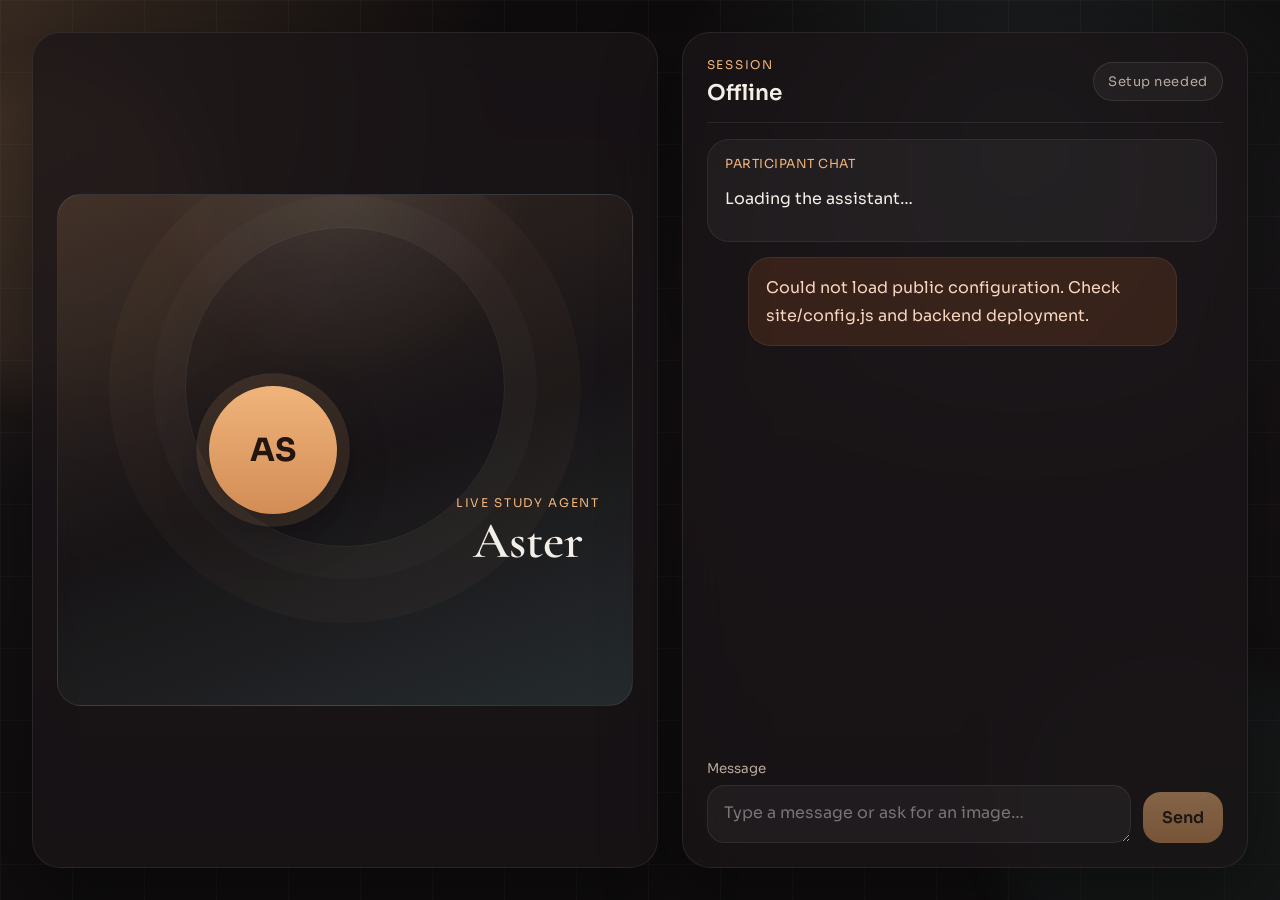
==== site/index.html @ 0b91bb3b "Fix follow-up photos and timed survey handoff" ====
<!DOCTYPE html>
<html lang="en">
<head>
  <meta charset="UTF-8">
  <meta name="viewport" content="width=device-width, initial-scale=1.0">
  <title>Participant Chat Lab</title>
  <link rel="preconnect" href="https://fonts.googleapis.com">
  <link rel="preconnect" href="https://fonts.gstatic.com" crossorigin>
  <link href="https://fonts.googleapis.com/css2?family=Cormorant+Garamond:wght@500;600;700&family=Sora:wght@400;500;600;700&display=swap" rel="stylesheet">
  <link rel="stylesheet" href="./styles.css?v=7">
</head>
<body>
  <div class="page-shell">
    <div class="ambient ambient-left"></div>
    <div class="ambient ambient-right"></div>

    <main class="layout">
      <section class="hero-panel glass-panel">
        <div class="portrait-card portrait-card-minimal">
          <div class="portrait-orbit"></div>
          <div class="portrait-core" id="avatar-label">AS</div>
          <div class="portrait-copy">
            <p class="eyebrow">Live Study Agent</p>
            <h1 id="bot-name">Aster</h1>
          </div>
        </div>
      </section>

      <section class="chat-panel glass-panel">
        <div class="chat-topbar">
          <div>
            <p class="eyebrow">Session</p>
            <h3 id="chat-title">Connecting…</h3>
          </div>
          <div class="session-meta">
            <span class="status-dot"></span>
            <span id="turn-status">Waiting</span>
          </div>
        </div>

        <div class="chat-stream" id="chat-stream">
          <div class="system-card">
            <p class="system-card-title">Participant Chat</p>
            <p id="welcome-copy">Loading the assistant…</p>
          </div>
        </div>

        <div class="composer-shell">
          <label class="composer-label" for="message-input">Message</label>
          <div class="composer">
            <textarea id="message-input" rows="1" placeholder="Type a message or ask for an image…" disabled></textarea>
            <button id="send-button" type="button" disabled>Send</button>
          </div>
        </div>
      </section>
    </main>
  </div>

  <script src="./config.js?v=7"></script>
  <script src="./app.js?v=7"></script>
</body>
</html>
---- site/styles.css ----
:root {
  --bg: #120f11;
  --bg-soft: #1c1618;
  --panel: rgba(27, 22, 24, 0.72);
  --panel-strong: rgba(21, 17, 19, 0.9);
  --line: rgba(255, 255, 255, 0.08);
  --text: #f4eee8;
  --muted: #b7a89b;
  --accent: #f0b47a;
  --accent-soft: rgba(240, 180, 122, 0.18);
  --shadow: 0 24px 80px rgba(0, 0, 0, 0.4);
}

* {
  box-sizing: border-box;
}

html,
body {
  margin: 0;
  min-height: 100%;
}

body {
  background:
    radial-gradient(circle at top left, rgba(240, 180, 122, 0.18), transparent 32%),
    radial-gradient(circle at 80% 15%, rgba(111, 163, 160, 0.14), transparent 28%),
    linear-gradient(180deg, #0f0c0d 0%, #161214 42%, #0f0d0e 100%);
  color: var(--text);
  font-family: "Sora", sans-serif;
}

body::before {
  content: "";
  position: fixed;
  inset: 0;
  pointer-events: none;
  opacity: 0.06;
  background-image:
    linear-gradient(rgba(255, 255, 255, 0.5) 1px, transparent 1px),
    linear-gradient(90deg, rgba(255, 255, 255, 0.5) 1px, transparent 1px);
  background-size: 72px 72px;
}

.page-shell {
  position: relative;
  min-height: 100vh;
  overflow: hidden;
}

.ambient {
  position: absolute;
  border-radius: 999px;
  filter: blur(24px);
  opacity: 0.32;
}

.ambient-left {
  width: 20rem;
  height: 20rem;
  top: 8%;
  left: -6rem;
  background: rgba(240, 180, 122, 0.28);
}

.ambient-right {
  width: 22rem;
  height: 22rem;
  bottom: -6rem;
  right: -4rem;
  background: rgba(120, 193, 188, 0.16);
}

.layout,
.admin-layout {
  position: relative;
  z-index: 1;
  display: grid;
  gap: 1.5rem;
  max-width: 1380px;
  margin: 0 auto;
  padding: 2rem;
}

.layout {
  min-height: 100vh;
  grid-template-columns: 1.05fr 0.95fr;
  align-items: stretch;
}

.admin-layout {
  min-height: 100vh;
  grid-template-columns: 0.85fr 1.15fr;
  align-items: start;
}

.glass-panel {
  background: var(--panel);
  border: 1px solid var(--line);
  box-shadow: var(--shadow);
  backdrop-filter: blur(22px);
  border-radius: 28px;
}

.hero-panel,
.chat-panel,
.admin-intro,
.admin-form-card {
  padding: 1.5rem;
}

.hero-panel {
  display: flex;
  flex-direction: column;
  justify-content: center;
  min-height: 42rem;
}

.hero-topline,
.chat-topbar,
.admin-actions,
.admin-token-row {
  display: flex;
  align-items: center;
  justify-content: space-between;
  gap: 1rem;
}

.badge,
.session-meta,
.ghost-link,
.starter-chip,
.system-card-title {
  letter-spacing: 0.04em;
}

.badge,
.session-meta,
.starter-chip {
  border: 1px solid rgba(255, 255, 255, 0.09);
  background: rgba(255, 255, 255, 0.04);
}

.badge {
  display: inline-flex;
  padding: 0.5rem 0.9rem;
  border-radius: 999px;
  font-size: 0.78rem;
  color: var(--muted);
}

.ghost-link {
  color: var(--text);
  text-decoration: none;
  font-size: 0.92rem;
  opacity: 0.88;
}

.portrait-card {
  position: relative;
  overflow: hidden;
  min-height: 22rem;
  border-radius: 24px;
  padding: 2rem;
  background:
    radial-gradient(circle at top, rgba(255, 255, 255, 0.08), transparent 32%),
    linear-gradient(160deg, rgba(240, 180, 122, 0.15), rgba(23, 23, 27, 0.1) 52%, rgba(100, 160, 157, 0.18));
  border: 1px solid rgba(255, 255, 255, 0.08);
}

.portrait-card-minimal {
  min-height: 32rem;
  display: flex;
  align-items: center;
  justify-content: center;
}

.portrait-orbit {
  position: absolute;
  width: 20rem;
  height: 20rem;
  inset: 2rem auto auto 50%;
  transform: translateX(-50%);
  border-radius: 50%;
  border: 1px solid rgba(255, 255, 255, 0.08);
  box-shadow:
    0 0 0 2rem rgba(255, 255, 255, 0.02),
    0 0 0 4.75rem rgba(240, 180, 122, 0.03);
}

.portrait-core {
  position: relative;
  width: 8rem;
  height: 8rem;
  margin: 0 auto;
  display: grid;
  place-items: center;
  border-radius: 50%;
  background: linear-gradient(180deg, var(--accent), #d28d55);
  color: #23160f;
  font-size: 2rem;
  font-weight: 700;
  box-shadow:
    0 0 0 0.8rem rgba(240, 180, 122, 0.12),
    0 1rem 3rem rgba(0, 0, 0, 0.35);
}

.portrait-copy {
  position: relative;
  margin-top: 8rem;
  text-align: center;
}

.portrait-card-minimal .portrait-copy {
  margin-top: 10rem;
}

.hero-topline-minimal {
  justify-content: flex-end;
  margin-bottom: 1.25rem;
}

.eyebrow {
  margin: 0 0 0.45rem;
  color: var(--accent);
  text-transform: uppercase;
  font-size: 0.75rem;
  letter-spacing: 0.14em;
}

h1,
h2,
h3 {
  margin: 0;
}

h1,
.admin-intro h1 {
  font-family: "Cormorant Garamond", serif;
  font-size: clamp(2.7rem, 4vw, 4.8rem);
  line-height: 0.92;
  font-weight: 600;
}

.headline,
.admin-copy,
.research-note {
  color: var(--muted);
  line-height: 1.7;
}

.chat-panel {
  display: grid;
  grid-template-rows: auto 1fr auto;
  gap: 1rem;
  min-height: 42rem;
}

.chat-topbar {
  padding-bottom: 1rem;
  border-bottom: 1px solid var(--line);
}

.chat-topbar h3 {
  font-size: 1.35rem;
  font-weight: 600;
}

.session-meta {
  padding: 0.65rem 0.9rem;
  border-radius: 999px;
  color: var(--muted);
  font-size: 0.82rem;
}

.status-dot {
  width: 0.6rem;
  height: 0.6rem;
  border-radius: 50%;
  background: var(--accent);
  box-shadow: 0 0 14px var(--accent);
}

.chat-stream {
  display: flex;
  flex-direction: column;
  gap: 0.95rem;
  padding-right: 0.35rem;
  overflow-y: auto;
  min-height: 18rem;
}

.system-card,
.bubble {
  border: 1px solid rgba(255, 255, 255, 0.07);
  border-radius: 22px;
}

.system-card {
  padding: 1rem 1.1rem;
  background: rgba(255, 255, 255, 0.04);
}

.system-card-title {
  margin: 0 0 0.45rem;
  color: var(--accent);
  font-size: 0.78rem;
  text-transform: uppercase;
}

.bubble {
  max-width: 84%;
  padding: 1rem 1.1rem;
  line-height: 1.7;
}

.bubble p {
  margin: 0;
  white-space: pre-wrap;
}

.bubble.user {
  align-self: flex-end;
  background: linear-gradient(180deg, rgba(240, 180, 122, 0.24), rgba(240, 180, 122, 0.14));
}

.bubble.assistant {
  align-self: flex-start;
  background: rgba(255, 255, 255, 0.04);
}

.bubble.system {
  align-self: center;
  color: #f7d6c1;
  background: rgba(162, 81, 38, 0.22);
}

.generated-image {
  display: block;
  width: 100%;
  margin-top: 0.9rem;
  border-radius: 18px;
  border: 1px solid rgba(255, 255, 255, 0.08);
  background: #f4efe8;
  min-height: 16rem;
  object-fit: cover;
}

.image-open-link,
.image-error-note {
  display: inline-block;
  margin-top: 0.75rem;
  font-size: 0.88rem;
}

.image-open-link {
  color: var(--accent);
  text-decoration: none;
}

.image-error-note {
  color: #f7d6c1;
}

.bubble-actions {
  display: flex;
  flex-wrap: wrap;
  gap: 0.65rem;
  margin-top: 0.95rem;
}

.bubble-button,
.bubble-link {
  display: inline-flex;
  align-items: center;
  justify-content: center;
  min-height: 2.8rem;
  border-radius: 999px;
  padding: 0.75rem 1rem;
  font-size: 0.92rem;
  font-weight: 600;
  text-decoration: none;
}

.bubble-button {
  border: none;
}

.bubble-link {
  background: linear-gradient(180deg, var(--accent), #d89359);
  color: #23160f;
}

.bubble-button.secondary,
.bubble-link.secondary {
  background: rgba(255, 255, 255, 0.05);
  color: var(--text);
  border: 1px solid rgba(255, 255, 255, 0.08);
}

.composer-shell {
  padding-top: 0.35rem;
}

.composer-label {
  display: block;
  color: var(--muted);
  font-size: 0.84rem;
  margin-bottom: 0.55rem;
}

.composer {
  display: grid;
  grid-template-columns: 1fr auto;
  gap: 0.75rem;
  align-items: end;
}

textarea,
input {
  width: 100%;
  border: 1px solid rgba(255, 255, 255, 0.08);
  border-radius: 18px;
  background: rgba(255, 255, 255, 0.04);
  color: var(--text);
  padding: 0.95rem 1rem;
  font: inherit;
}

textarea {
  resize: vertical;
  min-height: 3.6rem;
  max-height: 16rem;
}

button {
  border: none;
  border-radius: 18px;
  padding: 0.95rem 1.2rem;
  cursor: pointer;
  font: inherit;
  font-weight: 600;
  color: #23160f;
  background: linear-gradient(180deg, var(--accent), #d89359);
}

button:disabled {
  opacity: 0.5;
  cursor: not-allowed;
}

.admin-body .page-shell {
  padding: 0;
}

.admin-intro,
.admin-form-card {
  align-self: start;
}

.admin-token-row {
  margin-top: 1.5rem;
  align-items: end;
}

.admin-token-row label {
  min-width: 6rem;
  color: var(--muted);
  font-size: 0.92rem;
}

.admin-status {
  margin: 1rem 0 0;
  color: var(--muted);
}

.admin-form {
  display: flex;
  flex-direction: column;
  gap: 1.25rem;
}

.form-grid {
  display: grid;
  grid-template-columns: repeat(2, minmax(0, 1fr));
  gap: 1rem;
}

.form-grid label {
  display: flex;
  flex-direction: column;
  gap: 0.5rem;
  color: var(--muted);
  font-size: 0.92rem;
}

.full-span {
  grid-column: 1 / -1;
}

.checkbox-row {
  flex-direction: row;
  align-items: center;
  gap: 0.75rem;
}

.checkbox-row input {
  width: auto;
}

@media (max-width: 1080px) {
  .layout,
  .admin-layout {
    grid-template-columns: 1fr;
  }
}

@media (max-width: 720px) {
  .layout,
  .admin-layout {
    padding: 1rem;
  }

  .hero-panel,
  .chat-panel,
  .admin-intro,
  .admin-form-card {
    padding: 1rem;
    border-radius: 22px;
  }

  .portrait-card {
    min-height: 18rem;
    padding: 1.5rem;
  }

  .portrait-copy {
    margin-top: 6rem;
  }

  .portrait-card-minimal {
    min-height: 24rem;
  }

  .portrait-card-minimal .portrait-copy {
    margin-top: 7rem;
  }

  .chat-panel {
    min-height: 36rem;
  }

  .composer {
    grid-template-columns: 1fr;
  }

  .hero-topline,
  .chat-topbar,
  .admin-token-row,
  .admin-actions {
    flex-direction: column;
    align-items: stretch;
  }

  .form-grid {
    grid-template-columns: 1fr;
  }

  .bubble {
    max-width: 100%;
  }

  .bubble-actions {
    flex-direction: column;
  }
}
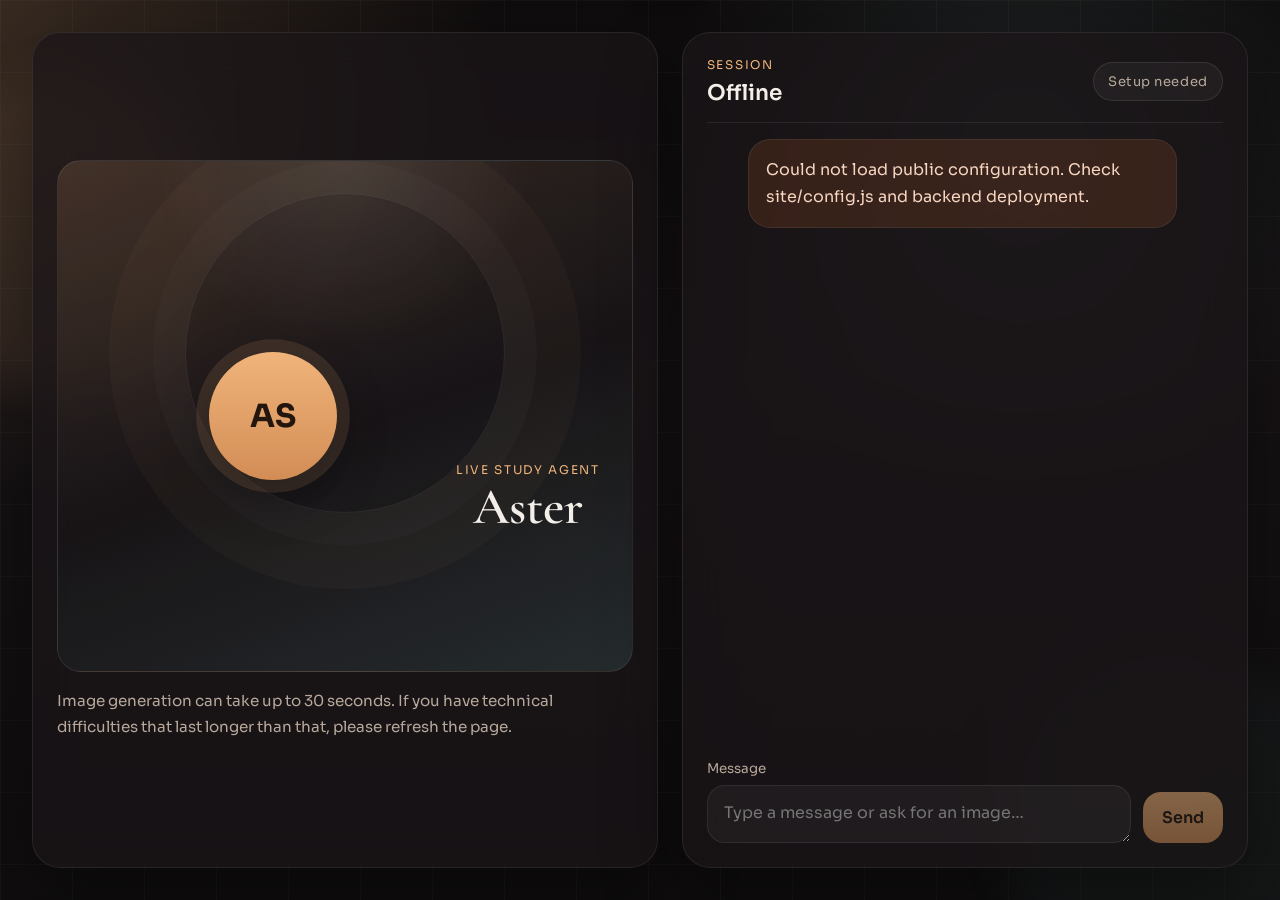
==== commit 92ad96ea: "Refine chat intro and repeat image prompts" ====
--- a/site/index.html
+++ b/site/index.html
@@ -7,7 +7,7 @@
   <link rel="preconnect" href="https://fonts.googleapis.com">
   <link rel="preconnect" href="https://fonts.gstatic.com" crossorigin>
   <link href="https://fonts.googleapis.com/css2?family=Cormorant+Garamond:wght@500;600;700&family=Sora:wght@400;500;600;700&display=swap" rel="stylesheet">
-  <link rel="stylesheet" href="./styles.css?v=7">
+  <link rel="stylesheet" href="./styles.css?v=9">
 </head>
 <body>
   <div class="page-shell">
@@ -24,6 +24,7 @@
             <h1 id="bot-name">Aster</h1>
           </div>
         </div>
+        <p class="hero-note">Image generation can take up to 30 seconds. If you have technical difficulties that last longer than that, please refresh the page.</p>
       </section>
 
       <section class="chat-panel glass-panel">
@@ -38,12 +39,7 @@
           </div>
         </div>
 
-        <div class="chat-stream" id="chat-stream">
-          <div class="system-card">
-            <p class="system-card-title">Participant Chat</p>
-            <p id="welcome-copy">Loading the assistant…</p>
-          </div>
-        </div>
+        <div class="chat-stream" id="chat-stream"></div>
 
         <div class="composer-shell">
           <label class="composer-label" for="message-input">Message</label>
@@ -56,7 +52,7 @@
     </main>
   </div>
 
-  <script src="./config.js?v=7"></script>
-  <script src="./app.js?v=7"></script>
+  <script src="./config.js?v=9"></script>
+  <script src="./app.js?v=9"></script>
 </body>
 </html>
--- a/site/styles.css
+++ b/site/styles.css
@@ -114,6 +114,14 @@
   flex-direction: column;
   justify-content: center;
   min-height: 42rem;
+}
+
+.hero-note {
+  margin: 1rem 0 0;
+  color: var(--muted);
+  font-size: 0.95rem;
+  line-height: 1.7;
+  max-width: 34rem;
 }
 
 .hero-topline,
